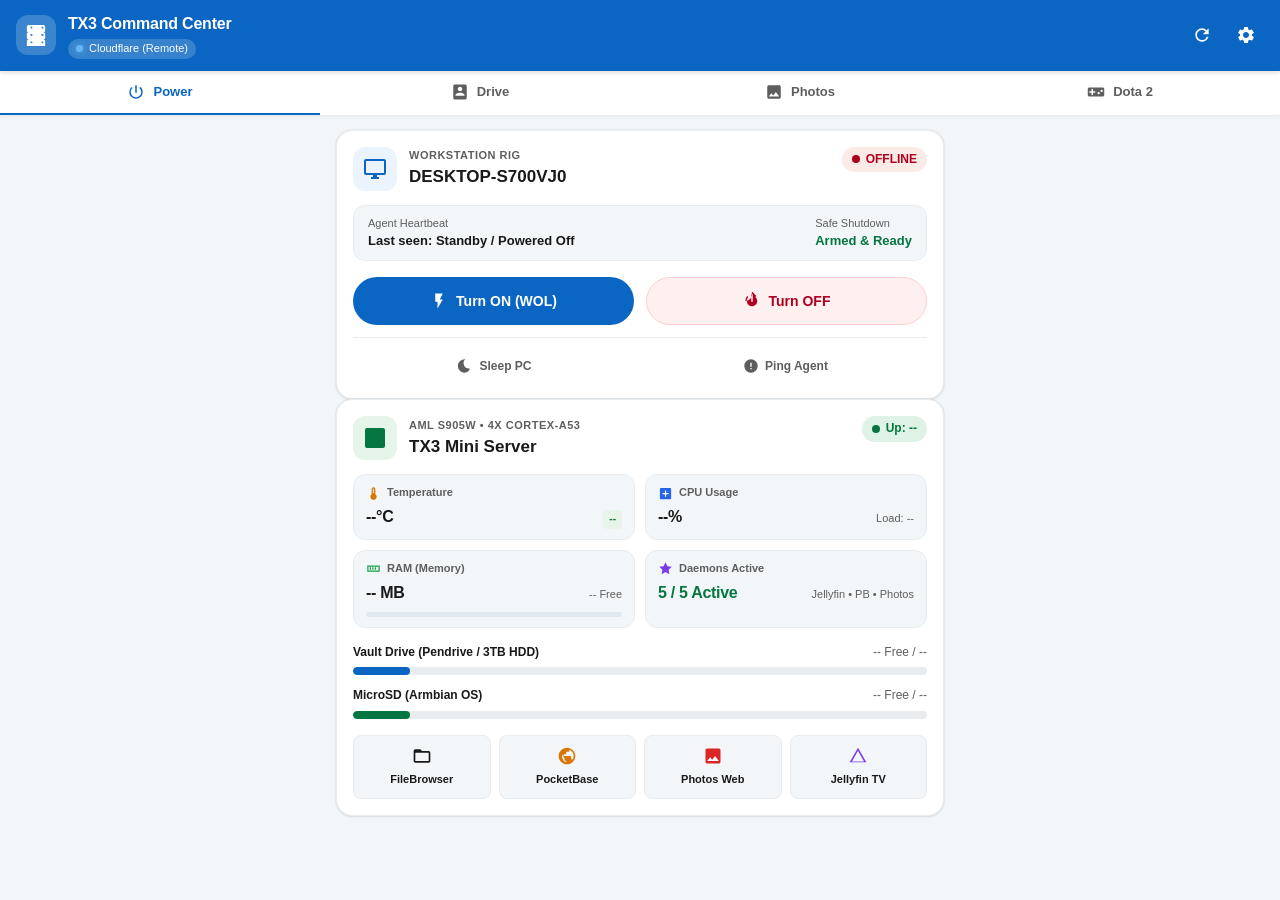
==== apps/companion-web-assets/index.html @ 17e1a4c8 "feat: complete TX3 Mini server architecture, configs, IaC & disaster recovery blueprint" ====
<!DOCTYPE html>
<html lang="en">
<head>
  <meta charset="UTF-8">
  <meta name="viewport" content="width=device-width, initial-scale=1.0, maximum-scale=1.0, user-scalable=no, viewport-fit=cover">
  <title>TX3 Command Center</title>
  <link rel="stylesheet" href="style.css">
</head>
<body>

  <!-- Top App Bar -->
  <header class="app-header">
    <div class="header-left">
      <div class="brand-avatar">
        <svg viewBox="0 0 24 24" class="icon-server"><path fill="currentColor" d="M4 1h16a2 2 0 0 1 2 2v4a2 2 0 0 1-2 2H4a2 2 0 0 1-2-2V3a2 2 0 0 1 2-2zm0 8h16a2 2 0 0 1 2 2v4a2 2 0 0 1-2 2H4a2 2 0 0 1-2-2v-4a2 2 0 0 1 2-2zm0 8h16a2 2 0 0 1 2 2v4a2 2 0 0 1-2 2H4a2 2 0 0 1-2-2v-4a2 2 0 0 1 2-2zm2-14v2h2V3H6zm0 8v2h2v-2H6zm0 8v2h2v-2H6zm12-16v2h2V3h-2zm0 8v2h2v-2h-2zm0 8v2h2v-2h-2z"/></svg>
      </div>
      <div>
        <h1 class="brand-title">TX3 Command Center</h1>
        <div class="network-badge" id="netBadge" onclick="showSettings()">
          <span class="badge-dot" id="badgeDot"></span>
          <span id="netRouteText">Probing...</span>
        </div>
      </div>
    </div>
    <div class="header-right">
      <button class="icon-btn" onclick="refreshDashboard()" title="Refresh">
        <svg viewBox="0 0 24 24"><path fill="currentColor" d="M17.65 6.35A7.958 7.958 0 0 0 12 4c-4.42 0-7.99 3.58-7.99 8s3.57 8 7.99 8c3.73 0 6.84-2.55 7.73-6h-2.08A5.99 5.99 0 0 1 12 18c-3.31 0-6-2.69-6-6s2.69-6 6-6c1.66 0 3.14.69 4.22 1.78L13 11h7V4l-2.35 2.35z"/></svg>
      </button>
      <button class="icon-btn" onclick="showSettings()" title="Settings">
        <svg viewBox="0 0 24 24"><path fill="currentColor" d="M19.14 12.94c.04-.3.06-.61.06-.94 0-.32-.02-.64-.07-.94l2.03-1.58c.18-.14.23-.41.12-.61l-1.92-3.32c-.12-.22-.37-.29-.59-.22l-2.39.96c-.5-.38-1.03-.7-1.62-.94l-.36-2.54c-.04-.24-.24-.41-.48-.41h-3.84c-.24 0-.43.17-.47.41l-.36 2.54c-.59.24-1.13.57-1.62.94l-2.39-.96c-.22-.08-.47 0-.59.22L2.74 8.87c-.12.21-.08.47.12.61l2.03 1.58c-.05.3-.09.63-.09.94s.02.64.07.94l-2.03 1.58c-.18.14-.23.41-.12.61l1.92 3.32c.12.22.37.29.59.22l2.39-.96c.5.38 1.03.7 1.62.94l.36 2.54c.05.24.24.41.48.41h3.84c.24 0 .44-.17.47-.41l.36-2.54c.59-.24 1.13-.56 1.62-.94l2.39.96c.22.08.47 0 .59-.22l1.92-3.32c.12-.22.07-.47-.12-.61l-2.01-1.58zM12 15.6c-1.98 0-3.6-1.62-3.6-3.6s1.62-3.6 3.6-3.6 3.6 1.62 3.6 3.6-1.62 3.6-3.6 3.6z"/></svg>
      </button>
    </div>
  </header>

  <!-- Top Navigation Tabs (4 Core Pillars) -->
  <nav class="nav-tabs">
    <button class="nav-tab active" id="tabPower" onclick="switchTab('power')">
      <svg viewBox="0 0 24 24" class="tab-icon"><path fill="currentColor" d="M13 3h-2v10h2V3zm4.83 2.17l-1.42 1.42A6.92 6.92 0 0 1 19 12c0 3.87-3.13 7-7 7A6.995 6.995 0 0 1 5 12c0-2.09.91-3.97 2.37-5.26L5.95 5.32A8.932 8.932 0 0 0 3 12a9 9 0 0 0 9 9 9 9 0 0 0 9-9c0-2.61-1.11-4.96-2.83-6.67z"/></svg>
      <span>Power</span>
    </button>
    <button class="nav-tab" id="tabDrive" onclick="switchTab('drive')">
      <svg viewBox="0 0 24 24" class="tab-icon"><path fill="currentColor" d="M19 2H5c-1.1 0-2 .9-2 2v16c0 1.1.9 2 2 2h14c1.1 0 2-.9 2-2V4c0-1.1-.9-2-2-2zm-7 3c1.66 0 3 1.34 3 3s-1.34 3-3 3-3-1.34-3-3 1.34-3 3-3zm6 12H6v-1c0-2 4-3.1 6-3.1s6 1.1 6 3.1v1z"/></svg>
      <span>Drive</span>
    </button>
    <button class="nav-tab" id="tabPhotos" onclick="switchTab('photos')">
      <svg viewBox="0 0 24 24" class="tab-icon"><path fill="currentColor" d="M21 19V5c0-1.1-.9-2-2-2H5c-1.1 0-2 .9-2 2v14c0 1.1.9 2 2 2h14c1.1 0 2-.9 2-2zM8.5 13.5l2.5 3.01L14.5 12l4.5 6H5l3.5-4.5z"/></svg>
      <span>Photos</span>
    </button>
    <button class="nav-tab" id="tabDota" onclick="switchTab('dota')">
      <svg viewBox="0 0 24 24" class="tab-icon"><path fill="currentColor" d="M21 6H3c-1.1 0-2 .9-2 2v8c0 1.1.9 2 2 2h18c1.1 0 2-.9 2-2V8c0-1.1-.9-2-2-2zm-10 7H8v3H6v-3H3v-2h3V8h2v3h3v2zm4.5 2c-.83 0-1.5-.67-1.5-1.5s.67-1.5 1.5-1.5 1.5.67 1.5 1.5-.67 1.5-1.5 1.5zm4-3c-.83 0-1.5-.67-1.5-1.5S18.67 9 19.5 9s1.5.67 1.5 1.5-.67 1.5-1.5 1.5z"/></svg>
      <span>Dota 2</span>
    </button>
  </nav>

  <!-- Main Content Area -->
  <main class="main-content">

    <!-- ================= TAB 1: POWER & SERVER TELEMETRY ================= -->
    <div class="tab-pane active" id="panePower">
      
      <!-- Workstation PC Power Control Card -->
      <section class="card pc-card">
        <div class="card-header">
          <div class="device-info">
            <div class="device-icon" id="pcIcon">
              <svg viewBox="0 0 24 24"><path fill="currentColor" d="M21 2H3c-1.1 0-2 .9-2 2v12c0 1.1.9 2 2 2h7v2H8v2h8v-2h-2v-2h7c1.1 0 2-.9 2-2V4c0-1.1-.9-2-2-2zm0 14H3V4h18v12z"/></svg>
            </div>
            <div>
              <div class="card-subtitle">WORKSTATION RIG</div>
              <h2 class="device-name">DESKTOP-S700VJ0</h2>
            </div>
          </div>
          <div class="status-pill" id="pcStatusPill">
            <span class="status-indicator" id="pcIndicator"></span>
            <span id="pcStatusText">Checking...</span>
          </div>
        </div>

        <div class="pc-meta">
          <div class="meta-item">
            <span class="meta-label">Agent Heartbeat</span>
            <span class="meta-val" id="pcHeartbeat">--</span>
          </div>
          <div class="meta-item">
            <span class="meta-label">Safe Shutdown</span>
            <span class="meta-val text-success">Armed & Ready</span>
          </div>
        </div>

        <!-- Power Command Actions -->
        <div class="action-grid">
          <button class="btn btn-wake" id="btnWake" onclick="sendPowerAction('wake')">
            <svg viewBox="0 0 24 24" class="btn-icon"><path fill="currentColor" d="M7 2v11h3v9l7-12h-4l4-8z"/></svg>
            <span>Turn ON (WOL)</span>
          </button>
          <button class="btn btn-shutdown" id="btnShutdown" onclick="confirmShutdown()">
            <svg viewBox="0 0 24 24" class="btn-icon"><path fill="currentColor" d="M13 3h-2v10h2V3zm4.83 2.17l-1.42 1.42A6.92 6.92 0 0 1 19 12c0 3.87-3.13 7-7 7A6.995 6.995 0 0 1 5 12c0-2.09.91-3.97 2.37-5.26L5.95 5.32A8.932 8.932 0 0 0 3 12a9 9 0 0 0 9-9c0-2.61-1.11-4.96-2.83-6.67z"/></svg>
            <span>Turn OFF</span>
          </button>
        </div>

        <div class="action-secondary">
          <button class="btn-subtle" onclick="sendPowerAction('sleep')">
            <svg viewBox="0 0 24 24"><path fill="currentColor" d="M12.3 2a10 10 0 0 0-1.9 20 10 10 0 0 0 8.5-4.8 1 1 0 0 0-.9-1.5 8 8 0 0 1-5.7-13.7 1 1 0 0 0 0-1.6z"/></svg>
            <span>Sleep PC</span>
          </button>
          <button class="btn-subtle" onclick="testPcStatus()">
            <svg viewBox="0 0 24 24"><path fill="currentColor" d="M12 2C6.48 2 2 6.48 2 12s4.48 10 10 10 10-4.48 10-10S17.52 2 12 2zm1 15h-2v-2h2v2zm0-4h-2V7h2v6z"/></svg>
            <span>Ping Agent</span>
          </button>
        </div>
      </section>

      <!-- TX3 Mini Home Server Realtime Telemetry Card -->
      <section class="card server-telemetry-card">
        <div class="card-header">
          <div class="device-info">
            <div class="device-icon tx3-icon">
              <svg viewBox="0 0 24 24"><path fill="currentColor" d="M4 6h16v12H4z M2 4a2 2 0 0 1 2-2h16a2 2 0 0 1 2 2v16a2 2 0 0 1-2 2H4a2 2 0 0 1-2-2V4zm4 4v2h2V8H6zm0 4v2h2v-2H6z"/></svg>
            </div>
            <div>
              <div class="card-subtitle" id="tx3SocModel">AML S905W • 4x CORTEX-A53</div>
              <h2 class="device-name">TX3 Mini Server</h2>
            </div>
          </div>
          <div class="status-pill pill-online" id="tx3StatusPill">
            <span class="status-indicator"></span>
            <span id="tx3Uptime">Up: --</span>
          </div>
        </div>

        <!-- Realtime Telemetry Metrics Grid -->
        <div class="telemetry-grid">
          <!-- Temp -->
          <div class="tele-tile">
            <div class="tele-label">
              <svg viewBox="0 0 24 24" class="tele-icon text-amber"><path fill="currentColor" d="M15 13V5c0-1.66-1.34-3-3-3S9 3.34 9 5v8c-1.21.91-2 2.37-2 4 0 2.76 2.24 5 5 5s5-2.24 5-5c0-1.63-.79-3.09-2-4zm-4-8c0-.55.45-1 1-1s1 .45 1 1h-1v1h1v2h-1v1h1v2h-2V5z"/></svg>
              <span>Temperature</span>
            </div>
            <div class="tele-val-group">
              <span class="tele-val" id="teleTemp">--°C</span>
              <span class="tele-badge badge-temp" id="teleTempBadge">--</span>
            </div>
          </div>

          <!-- CPU Load -->
          <div class="tele-tile">
            <div class="tele-label">
              <svg viewBox="0 0 24 24" class="tele-icon text-blue"><path fill="currentColor" d="M19 3H5c-1.1 0-2 .9-2 2v14c0 1.1.9 2 2 2h14c1.1 0 2-.9 2-2V5c0-1.1-.9-2-2-2zm-2 10h-4v4h-2v-4H7v-2h4V7h2v4h4v2z"/></svg>
              <span>CPU Usage</span>
            </div>
            <div class="tele-val-group">
              <span class="tele-val" id="teleCpuPct">--%</span>
              <span class="tele-sub" id="teleLoadAvg">Load: --</span>
            </div>
          </div>

          <!-- RAM Telemetry -->
          <div class="tele-tile">
            <div class="tele-label">
              <svg viewBox="0 0 24 24" class="tele-icon text-green"><path fill="currentColor" d="M2 7h20v10H2V7zm2 2v6h16V9H4zm2 1h2v4H6v-4zm4 0h2v4h-2v-4zm4 0h2v4h-2v-4z"/></svg>
              <span>RAM (Memory)</span>
            </div>
            <div class="tele-val-group">
              <span class="tele-val" id="teleRamVal">-- MB</span>
              <span class="tele-sub" id="teleRamAvail">-- Free</span>
            </div>
            <div class="tele-progress">
              <div class="tele-fill fill-green" id="teleRamBar" style="width: 0%;"></div>
            </div>
          </div>

          <!-- Services Status -->
          <div class="tele-tile">
            <div class="tele-label">
              <svg viewBox="0 0 24 24" class="tele-icon text-purple"><path fill="currentColor" d="M12 2l3.09 6.26L22 9.27l-5 4.87 1.18 6.88L12 17.77l-6.18 3.25L7 14.14 2 9.27l6.91-1.01L12 2z"/></svg>
              <span>Daemons Active</span>
            </div>
            <div class="tele-val-group">
              <span class="tele-val text-success" id="teleServiceCount">5 / 5 Active</span>
              <span class="tele-sub">Jellyfin • PB • Photos</span>
            </div>
          </div>
        </div>

        <!-- Storage Breakdown -->
        <div class="storage-list">
          <div class="storage-item">
            <div class="storage-label-row">
              <span class="storage-name" id="teleVaultLabel">Vault Drive (Pendrive / 3TB HDD)</span>
              <span class="storage-cap" id="teleVaultCap">-- Free / --</span>
            </div>
            <div class="progress-bar">
              <div class="progress-fill fill-blue" id="teleVaultBar" style="width: 10%;"></div>
            </div>
          </div>
          <div class="storage-item">
            <div class="storage-label-row">
              <span class="storage-name" id="teleRootLabel">MicroSD (Armbian OS)</span>
              <span class="storage-cap" id="teleRootCap">-- Free / --</span>
            </div>
            <div class="progress-bar">
              <div class="progress-fill fill-green" id="teleRootBar" style="width: 10%;"></div>
            </div>
          </div>
        </div>

        <!-- Quick Access Cloud Links -->
        <div class="quick-apps-grid">
          <a class="app-chip-compact" href="javascript:void(0)" onclick="launchAppUrl('files')">
            <svg viewBox="0 0 24 24" class="app-chip-icon"><path fill="currentColor" d="M20 6h-8l-2-2H4c-1.1 0-1.99.9-1.99 2L2 18c0 1.1.9 2 2 2h16c1.1 0 2-.9 2-2V8c0-1.1-.9-2-2-2zm0 12H4V8h16v10z"/></svg>
            <span>FileBrowser</span>
          </a>
          <a class="app-chip-compact" href="javascript:void(0)" onclick="launchAppUrl('pocketbase')">
            <svg viewBox="0 0 24 24" class="app-chip-icon text-amber"><path fill="currentColor" d="M12 2C6.48 2 2 6.48 2 12s4.48 10 10 10 10-4.48 10-10S17.52 2 12 2zm1 17.93c-3.95-.49-7-3.85-7-7.93 0-.62.08-1.21.21-1.79L9 15v1c0 1.1.9 2 2 2v1.93zm6.9-2.54c-.26-.81-1-1.39-1.9-1.39h-1v-3c0-.55-.45-1-1-1H8v-2h2c.55 0 1-.45 1-1V7h2c1.1 0 2-.9 2-2v-.41c2.93 1.19 5 4.06 5 7.41 0 2.08-.8 3.97-2.1 5.39z"/></svg>
            <span>PocketBase</span>
          </a>
          <a class="app-chip-compact" href="javascript:void(0)" onclick="launchAppUrl('photos')">
            <svg viewBox="0 0 24 24" class="app-chip-icon text-red"><path fill="currentColor" d="M21 19V5c0-1.1-.9-2-2-2H5c-1.1 0-2 .9-2 2v14c0 1.1.9 2 2 2h14c1.1 0 2-.9 2-2zM8.5 13.5l2.5 3.01L14.5 12l4.5 6H5l3.5-4.5z"/></svg>
            <span>Photos Web</span>
          </a>
          <a class="app-chip-compact" href="javascript:void(0)" onclick="launchAppUrl('jellyfin')">
            <svg viewBox="0 0 24 24" class="app-chip-icon text-purple"><path fill="currentColor" d="M12 2L2 19.5h20L12 2zm0 3.84l7.19 12.66H4.81L12 5.84z"/></svg>
            <span>Jellyfin TV</span>
          </a>
        </div>
      </section>
    </div>

    <!-- ================= TAB 2: GOOGLE DRIVE FILE EXPLORER ================= -->
    <div class="tab-pane" id="paneDrive">
      <!-- Drive Header & Search Bar -->
      <section class="card drive-header-card">
        <div class="drive-search-bar">
          <svg viewBox="0 0 24 24" class="drive-search-icon"><path fill="currentColor" d="M15.5 14h-.79l-.28-.27A6.471 6.471 0 0 0 16 9.5 6.5 6.5 0 1 0 9.5 16c1.61 0 3.09-.59 4.23-1.57l.27.28v.79l5 4.99L20.49 19l-4.99-5zm-6 0C7.01 14 5 11.99 5 9.5S7.01 5 9.5 5 14 7.01 14 9.5 11.99 14 9.5 14z"/></svg>
          <input type="text" class="drive-search-input" id="driveSearchInput" placeholder="Search in Drive..." oninput="handleDriveSearch(this.value)">
          
          <button class="drive-action-btn" id="btnDriveView" onclick="toggleDriveView()" title="Toggle View">
            <svg viewBox="0 0 24 24" id="driveViewIcon"><path fill="currentColor" d="M4 11h5V5H4v6zm0 7h5v-6H4v6zm6 0h5v-6h-5v6zm6 0h5v-6h-5v6zm-6-7h5V5h-5v6zm6-6v6h5V5h-5z"/></svg>
          </button>
          
          <button class="drive-action-btn" onclick="toggleDriveSort()" title="Sort Files">
            <svg viewBox="0 0 24 24"><path fill="currentColor" d="M3 18h6v-2H3v2zM3 6v2h18V6H3zm0 7h12v-2H3v2z"/></svg>
          </button>
        </div>

        <!-- Storage Selector Chips Bar -->
        <div class="storage-selector-bar" id="driveStorageChips">
          <!-- Dynamically populated chips -->
        </div>

        <!-- Breadcrumbs Navigation -->
        <div class="drive-breadcrumbs" id="driveBreadcrumbs">
          <span class="crumb active">📁 Vault</span>
        </div>
      </section>

      <!-- Main Files & Folders Container -->
      <div id="driveContentArea">
        <div class="empty-state">
          <div class="spinner"></div>
          <p>Loading files from TX3 Mini...</p>
        </div>
      </div>
    </div>

    <!-- ================= TAB 3: PHOTOS VAULT ================= -->
    <div class="tab-pane" id="panePhotos">
      <!-- Search & Album Bar -->
      <section class="card photos-header-card">
        <div class="photos-search-wrap">
          <svg viewBox="0 0 24 24" class="photos-search-icon"><path fill="currentColor" d="M15.5 14h-.79l-.28-.27A6.471 6.471 0 0 0 16 9.5 6.5 6.5 0 1 0 9.5 16c1.61 0 3.09-.59 4.23-1.57l.27.28v.79l5 4.99L20.49 19l-4.99-5zm-6 0C7.01 14 5 11.99 5 9.5S7.01 5 9.5 5 14 7.01 14 9.5 11.99 14 9.5 14z"/></svg>
          <input type="text" class="photos-search-input" id="appPhotoSearch" placeholder="Search memories, dates, albums..." oninput="handlePhotoSearch(this.value)">
          <button class="btn-rescan-photos" onclick="rescanPhotoCatalog()" title="Rescan Library">
            <svg viewBox="0 0 24 24"><path fill="currentColor" d="M17.65 6.35A7.958 7.958 0 0 0 12 4c-4.42 0-7.99 3.58-7.99 8s3.57 8 7.99 8c3.73 0 6.84-2.55 7.73-6h-2.08A5.99 5.99 0 0 1 12 18c-3.31 0-6-2.69-6-6s2.69-6 6-6c1.66 0 3.14.69 4.22 1.78L13 11h7V4l-2.35 2.35z"/></svg>
          </button>
        </div>
        <div class="photos-album-chips" id="appAlbumChips">
          <!-- Populated dynamically -->
        </div>
      </section>

      <!-- Photos Timeline Stream -->
      <div id="appPhotoStream">
        <div class="empty-state">
          <div class="spinner"></div>
          <p>Loading photo memories from TX3 Mini...</p>
        </div>
      </div>
    </div>

    <!-- ================= TAB 4: DOTA 2 VAULT ================= -->
    <div class="tab-pane" id="paneDota">
      
      <!-- Dota 2 Vault Overview & Launch Banner -->
      <section class="card dota-banner-card">
        <div class="dota-banner-header">
          <div>
            <div class="card-subtitle">ARCHIVE ENGINE • S905W</div>
            <h2 class="device-name">Dota 2 Match Vault</h2>
          </div>
          <span class="badge-count" id="dotaBadgeCount">0 Matches</span>
        </div>

        <!-- 3 Key Vault Stats -->
        <div class="dota-stats-row">
          <div class="dota-stat-box">
            <span class="dota-stat-label">Total Matches</span>
            <span class="dota-stat-val" id="dotaStatMatches">--</span>
          </div>
          <div class="dota-stat-box">
            <span class="dota-stat-label">Recorded Clips</span>
            <span class="dota-stat-val" id="dotaStatClips">--</span>
          </div>
          <div class="dota-stat-box">
            <span class="dota-stat-label">Archive Size</span>
            <span class="dota-stat-val" id="dotaStatSize">-- GB</span>
          </div>
        </div>

        <!-- Prominent Launch Full Web Vault Button -->
        <button class="btn btn-launch-vault" onclick="launchDotaWeb()">
          <svg viewBox="0 0 24 24" class="btn-icon"><path fill="currentColor" d="M19 19H5V5h7V3H5c-1.11 0-2 .9-2 2v14c0 1.1.89 2 2 2h14c1.1 0 2-.9 2-2v-7h-2v7zM14 3v2h3.59l-9.83 9.83 1.41 1.41L19 6.41V10h2V3h-7z"/></svg>
          <span>Launch Full Web Vault (vault.umiaq.top)</span>
        </button>
        <p class="dota-banner-tip">Buka pelayar web penuh untuk senarai lengkap 1,400+ folder perlawanan, penapis hero, dan nota match.</p>
      </section>

      <!-- Recent Matches Section with Search -->
      <section class="card">
        <div class="card-header">
          <h3 class="card-title-sm">Recent Matches</h3>
          <span class="meta-val" id="dotaLatestDate">Latest: --</span>
        </div>

        <div class="dota-search-box">
          <svg viewBox="0 0 24 24" class="dota-search-icon"><path fill="currentColor" d="M15.5 14h-.79l-.28-.27A6.471 6.471 0 0 0 16 9.5 6.5 6.5 0 1 0 9.5 16c1.61 0 3.09-.59 4.23-1.57l.27.28v.79l5 4.99L20.49 19l-4.99-5zm-6 0C7.01 14 5 11.99 5 9.5S7.01 5 9.5 5 14 7.01 14 9.5 11.99 14 9.5 14z"/></svg>
          <input type="text" class="dota-search-input" id="dotaSearchInput" placeholder="Filter matches by date or name..." oninput="handleDotaSearch(this.value)">
        </div>

        <div class="vault-scroll" id="vaultList">
          <div class="empty-state">
            <div class="spinner"></div>
            <p>Loading match archives from TX3 Mini...</p>
          </div>
        </div>
      </section>
    </div>

  </main>

  <!-- Google Drive Floating Action Button (FAB) -->
  <button class="drive-fab" id="driveFab" onclick="openFabSheet()" title="New / Upload">
    <svg viewBox="0 0 24 24" class="drive-fab-icon"><path fill="currentColor" d="M19 13h-6v6h-2v-6H5v-2h6V5h2v6h6v2z"/></svg>
  </button>

  <!-- Drive FAB Bottom Sheet Modal -->
  <div class="modal-backdrop" id="fabSheetModal" onclick="closeFabSheet(event)">
    <div class="fab-sheet" onclick="event.stopPropagation()">
      <div class="fab-sheet-header">
        <h4>Create / Add to Drive</h4>
        <button class="sheet-close-btn" onclick="closeFabSheet()">✕</button>
      </div>
      <div class="fab-sheet-grid">
        <button class="fab-sheet-tile" onclick="triggerNewFolder()">
          <div class="fab-tile-icon icon-blue">
            <svg viewBox="0 0 24 24"><path fill="currentColor" d="M20 6h-8l-2-2H4c-1.1 0-1.99.9-1.99 2L2 18c0 1.1.9 2 2 2h16c1.1 0 2-.9 2-2V8c0-1.1-.9-2-2-2zm-1 8h-3v3h-2v-3h-3v-2h3V9h2v3h3v2z"/></svg>
          </div>
          <span>New folder</span>
        </button>

        <button class="fab-sheet-tile" onclick="triggerFileUpload()">
          <div class="fab-tile-icon icon-green">
            <svg viewBox="0 0 24 24"><path fill="currentColor" d="M9 16h6v-6h4l-7-7-7 7h4v6zm-4 2h14v2H5v-2z"/></svg>
          </div>
          <span>Upload files</span>
        </button>

        <button class="fab-sheet-tile" onclick="triggerMediaUpload()">
          <div class="fab-tile-icon icon-red">
            <svg viewBox="0 0 24 24"><path fill="currentColor" d="M21 19V5c0-1.1-.9-2-2-2H5c-1.1 0-2 .9-2 2v14c0 1.1.9 2 2 2h14c1.1 0 2-.9 2-2zM8.5 13.5l2.5 3.01L14.5 12l4.5 6H5l3.5-4.5z"/></svg>
          </div>
          <span>Photos & Video</span>
        </button>
      </div>
    </div>
  </div>

  <!-- Drive File/Folder 3-Dots Action Sheet -->
  <div class="modal-backdrop" id="driveItemSheetModal" onclick="closeItemSheet(event)">
    <div class="item-sheet" onclick="event.stopPropagation()">
      <div class="item-sheet-header">
        <div class="item-sheet-icon" id="itemSheetIcon">📁</div>
        <div class="item-sheet-meta">
          <div class="item-sheet-title" id="itemSheetTitle">Filename.ext</div>
          <div class="item-sheet-sub" id="itemSheetSub">12.5 MB • Nov 8, 2026</div>
        </div>
        <button class="sheet-close-btn" onclick="closeItemSheet()">✕</button>
      </div>

      <div class="item-sheet-actions">
        <button class="sheet-action-row" id="btnSheetDownload" onclick="executeItemDownload()">
          <svg viewBox="0 0 24 24"><path fill="currentColor" d="M19.35 10.04C18.67 6.59 15.64 4 12 4 9.11 4 6.6 5.64 5.35 8.04 2.34 8.36 0 10.91 0 14c0 3.31 2.69 6 6 6h13c2.76 0 5-2.24 5-5 0-2.64-2.05-4.78-4.65-4.96zM17 13l-5 5-5-5h3V9h4v4h3z"/></svg>
          <span>Download to phone</span>
        </button>

        <button class="sheet-action-row" onclick="executeItemRename()">
          <svg viewBox="0 0 24 24"><path fill="currentColor" d="M3 17.25V21h3.75L17.81 9.94l-3.75-3.75L3 17.25zM20.71 7.04c.39-.39.39-1.02 0-1.41l-2.34-2.34c-.39-.39-1.02-.39-1.41 0l-1.83 1.83 3.75 3.75 1.83-1.83z"/></svg>
          <span>Rename</span>
        </button>

        <button class="sheet-action-row" onclick="executeItemDetails()">
          <svg viewBox="0 0 24 24"><path fill="currentColor" d="M11 7h2v2h-2zm0 4h2v6h-2zm1-9C6.48 2 2 6.48 2 12s4.48 10 10 10 10-4.48 10-10S17.52 2 12 2zm0 18c-4.41 0-8-3.59-8-8s3.59-8 8-8 8 3.59 8 8-3.59 8-8 8z"/></svg>
          <span>Details & Info</span>
        </button>

        <button class="sheet-action-row text-danger" onclick="executeItemDelete()">
          <svg viewBox="0 0 24 24"><path fill="currentColor" d="M6 19c0 1.1.9 2 2 2h8c1.1 0 2-.9 2-2V7H6v12zM19 4h-3.5l-1-1h-5l-1 1H5v2h14V4z"/></svg>
          <span>Delete</span>
        </button>
      </div>
    </div>
  </div>

  <!-- Upload Live Progress Toast/Overlay -->
  <div class="upload-progress-card" id="uploadProgressCard">
    <div class="upload-card-header">
      <span class="upload-card-title" id="uploadFilename">Uploading file...</span>
      <span class="upload-card-pct" id="uploadPct">0%</span>
    </div>
    <div class="upload-progress-track">
      <div class="upload-progress-fill" id="uploadBar" style="width: 0%;"></div>
    </div>
    <div class="upload-card-status" id="uploadStatusText">Starting upload to TX3 Mini...</div>
  </div>

  <!-- Hidden Native File Pickers -->
  <input type="file" id="driveFileInput" multiple style="display:none;" onchange="handleNativeUpload(this.files)">
  <input type="file" id="driveMediaInput" accept="image/*,video/*" multiple style="display:none;" onchange="handleNativeUpload(this.files)">

  <!-- Photo Lightbox Modal -->
  <div class="lightbox-modal" id="photoLightbox">
    <div class="lightbox-topbar">
      <button class="lb-icon-btn" onclick="closePhotoLightbox()">
        <svg viewBox="0 0 24 24"><path fill="currentColor" d="M20 11H7.83l5.59-5.59L12 4l-8 8 8 8 1.41-1.41L7.83 13H20v-2z"/></svg>
      </button>
      <div class="lb-title-box">
        <span class="lb-title" id="lbTitle">Photo</span>
        <span class="lb-counter" id="lbCounter">1 / 100</span>
      </div>
      <div class="lb-actions">
        <button class="lb-icon-btn" onclick="downloadCurrentPhoto()" title="Download">
          <svg viewBox="0 0 24 24"><path fill="currentColor" d="M19.35 10.04C18.67 6.59 15.64 4 12 4 9.11 4 6.6 5.64 5.35 8.04 2.34 8.36 0 10.91 0 14c0 3.31 2.69 6 6 6h13c2.76 0 5-2.24 5-5 0-2.64-2.05-4.78-4.65-4.96zM17 13l-5 5-5-5h3V9h4v4h3z"/></svg>
        </button>
        <button class="lb-icon-btn" onclick="togglePhotoExif()" title="Details">
          <svg viewBox="0 0 24 24"><path fill="currentColor" d="M11 7h2v2h-2zm0 4h2v6h-2zm1-9C6.48 2 2 6.48 2 12s4.48 10 10 10 10-4.48 10-10S17.52 2 12 2zm0 18c-4.41 0-8-3.59-8-8s3.59-8 8-8 8 3.59 8 8-3.59 8-8 8z"/></svg>
        </button>
      </div>
    </div>

    <div class="lightbox-stage" id="lbStage">
      <button class="lb-nav-btn prev" onclick="prevPhoto()">❮</button>
      <img id="lbImg" src="" alt="Full view" style="display:none;">
      <video id="lbVideo" controls playsinline autoplay style="display:none;"></video>
      <button class="lb-nav-btn next" onclick="nextPhoto()">❯</button>
    </div>

    <!-- EXIF Drawer Sheet -->
    <div class="exif-drawer" id="exifDrawer">
      <div class="exif-drawer-header">
        <h4>Photo Details</h4>
        <button class="lb-icon-btn-sm" onclick="togglePhotoExif()">✕</button>
      </div>
      <div class="exif-drawer-content" id="exifDrawerContent">
        <!-- Injected dynamically -->
      </div>
    </div>
  </div>

  <!-- Video Player Modal for Dota 2 & Drive Videos -->
  <div class="modal-backdrop" id="videoModal">
    <div class="modal-sheet">
      <div class="modal-header">
        <div class="modal-title-group">
          <h3 class="modal-title" id="modalVideoTitle">Clip Player</h3>
          <span class="modal-subtitle" id="modalVideoSubtitle">Match Stream</span>
        </div>
        <button class="btn-close" onclick="closeVideoModal()">✕</button>
      </div>
      <div class="modal-player-container">
        <video id="videoPlayer" controls playsinline preload="metadata">
          Your device does not support HTML5 video streaming.
        </video>
      </div>
      <div class="modal-clip-list" id="modalClipList">
        <!-- Clips list inside match session -->
      </div>
    </div>
  </div>

  <!-- Shutdown Confirmation Dialog -->
  <div class="modal-backdrop" id="shutdownModal">
    <div class="dialog-box">
      <div class="dialog-icon-wrap">
        <svg viewBox="0 0 24 24" class="dialog-warn-icon"><path fill="currentColor" d="M1 21h22L12 2 1 21zm12-3h-2v-2h2v2zm0-4h-2v-4h2v4z"/></svg>
      </div>
      <h3 class="dialog-title">Shut Down DESKTOP-S700VJ0?</h3>
      <p class="dialog-desc">This sends a safe shutdown command to your workstation. Open documents and apps will gracefully close.</p>
      <div class="dialog-actions">
        <button class="btn btn-secondary" onclick="closeShutdownModal()">Cancel</button>
        <button class="btn btn-danger" onclick="executeShutdown()">Confirm Shutdown</button>
      </div>
    </div>
  </div>

  <!-- Settings Modal -->
  <div class="modal-backdrop" id="settingsModal">
    <div class="modal-sheet">
      <div class="modal-header">
        <h3 class="modal-title">Connection Settings</h3>
        <button class="btn-close" onclick="closeSettingsModal()">✕</button>
      </div>
      <div class="settings-content">
        <div class="form-group">
          <label class="form-label">Active Route Mode</label>
          <div class="segmented-control">
            <button class="seg-btn active" id="segAuto" onclick="setRouteMode('auto')">Auto-Detect</button>
            <button class="seg-btn" id="segLan" onclick="setRouteMode('lan')">LAN Direct</button>
            <button class="seg-btn" id="segCloud" onclick="setRouteMode('cloudflare')">Cloudflare</button>
          </div>
        </div>

        <div class="form-group">
          <label class="form-label">TX3 LAN Base URL</label>
          <input type="text" class="form-input" id="cfgLanUrl" value="http://192.168.100.232:3030">
        </div>

        <div class="form-group">
          <label class="form-label">Cloudflare Tunnel URL</label>
          <input type="text" class="form-input" id="cfgCloudUrl" value="https://vault.umiaq.top">
        </div>

        <div class="form-group">
          <label class="form-label">FileBrowser Web URL</label>
          <input type="text" class="form-input" id="cfgFbUrl" value="https://files.umiaq.top">
        </div>

        <button class="btn btn-primary btn-block" onclick="saveSettings()">Save & Re-test Connection</button>
      </div>
    </div>
  </div>

  <!-- Incoming Quick Share Modal -->
  <div class="modal-backdrop" id="incomingShareModal">
    <div class="modal-sheet">
      <div class="modal-header">
        <div class="modal-title-group">
          <h3 class="modal-title">⚡ Quick Share to TX3</h3>
          <span class="modal-subtitle" id="incomingShareCount">Receiving files...</span>
        </div>
        <button class="btn-close" onclick="closeShareModal()">✕</button>
      </div>
      <div class="settings-content" style="padding-bottom: 24px;">
        <!-- Target Storage Selector -->
        <div class="form-group">
          <label class="form-label">Destination Storage</label>
          <div class="share-storage-chips" id="shareStorageChips">
            <!-- Injected dynamically: Pendrive-128GB, SD-Card-64GB -->
          </div>
        </div>

        <!-- Target Subfolder -->
        <div class="form-group">
          <label class="form-label">Destination Folder</label>
          <div style="display:flex; gap:8px;">
            <input type="text" class="form-input" id="shareFolderPath" value="/" placeholder="/" style="flex:1;">
            <button class="btn-subtle" onclick="useCurrentDriveFolder()" title="Use active folder" style="padding: 0 12px; font-size:12px; white-space:nowrap;">Active Tab</button>
          </div>
        </div>

        <!-- File List Preview -->
        <div class="form-group">
          <label class="form-label">Files Selected (<span id="shareTotalSize">0 B</span>)</label>
          <div class="share-file-list" id="shareFileList">
            <!-- Injected dynamically -->
          </div>
        </div>

        <!-- Live Upload Progress Card (hidden until upload begins) -->
        <div class="share-progress-card" id="shareProgressCard" style="display:none; margin-top:12px; padding:12px; background:var(--bg-card); border:1px solid var(--border-color); border-radius:10px;">
          <div style="display:flex; justify-content:space-between; align-items:center; margin-bottom:6px;">
            <span class="share-progress-title" id="shareProgressTitle" style="font-size:13px; font-weight:600; color:var(--text-primary); overflow:hidden; text-overflow:ellipsis; white-space:nowrap; max-width:75%;">Starting...</span>
            <span class="share-progress-pct" id="shareProgressPct" style="font-size:12px; font-weight:700; color:var(--primary);">0%</span>
          </div>
          <div style="width:100%; height:6px; background:#e0e0e0; border-radius:3px; overflow:hidden;">
            <div id="shareProgressBar" style="width:0%; height:100%; background:var(--primary); transition:width 0.15s ease;"></div>
          </div>
          <div class="share-progress-meta" id="shareProgressMeta" style="font-size:11px; color:var(--text-muted); margin-top:4px;">Connecting...</div>
        </div>

        <!-- Action Buttons -->
        <div style="display:flex; gap:10px; margin-top:16px;">
          <button class="btn btn-secondary" id="btnCancelShare" onclick="closeShareModal()" style="flex:1;">Cancel</button>
          <button class="btn btn-primary" id="btnUploadShare" onclick="startShareUpload()" style="flex:1.5;">
            <svg viewBox="0 0 24 24" style="width:18px;height:18px;margin-right:6px;"><path fill="currentColor" d="M9 16h6v-6h4l-7-7-7 7h4zm-4 2h14v2H5z"/></svg>
            <span>Upload Now</span>
          </button>
        </div>
      </div>
    </div>
  </div>

  <script src="app.js"></script>
</body>
</html>
---- apps/companion-web-assets/style.css ----
/* TX3 Command Center - LinkedIn Design Aesthetic */
:root {
  --primary: #0A66C2;
  --primary-hover: #004182;
  --primary-light: #EBF4FD;
  --bg-page: #F3F6F8;
  --card-bg: #FFFFFF;
  --border-color: #E8ECEF;
  --text-main: #191919;
  --text-muted: #5E5E5E;
  --text-light: #8C8C8C;
  --green: #057642;
  --green-bg: #DEF2E6;
  --red: #B00020;
  --red-bg: #FBEAE5;
  --amber: #B25900;
  --amber-bg: #FFF4E5;
  --radius-sm: 8px;
  --radius-md: 12px;
  --radius-lg: 16px;
  --shadow-card: 0 1px 3px rgba(0, 0, 0, 0.08), 0 0 0 1px rgba(0, 0, 0, 0.04);
  --shadow-modal: 0 10px 25px rgba(0, 0, 0, 0.15);
}

* {
  box-sizing: border-box;
  margin: 0;
  padding: 0;
  -webkit-tap-highlight-color: transparent;
  user-select: none;
}

body {
  font-family: -apple-system, BlinkMacSystemFont, "Segoe UI", Roboto, Helvetica, Arial, sans-serif;
  background-color: var(--bg-page);
  color: var(--text-main);
  line-height: 1.45;
  padding-bottom: 32px;
  min-height: 100vh;
}

/* Header */
.app-header {
  position: sticky;
  top: 0;
  z-index: 100;
  display: flex;
  align-items: center;
  justify-content: space-between;
  padding: 12px 16px;
  background-color: var(--primary);
  color: #FFFFFF;
  box-shadow: 0 2px 4px rgba(0, 0, 0, 0.12);
}

.header-left {
  display: flex;
  align-items: center;
  gap: 12px;
}

.brand-avatar {
  width: 40px;
  height: 40px;
  background-color: rgba(255, 255, 255, 0.2);
  border-radius: var(--radius-md);
  display: flex;
  align-items: center;
  justify-content: center;
}

.icon-server {
  width: 22px;
  height: 22px;
  color: #FFFFFF;
}

.brand-title {
  font-size: 16px;
  font-weight: 700;
  letter-spacing: -0.2px;
  color: #FFFFFF;
}

.network-badge {
  display: inline-flex;
  align-items: center;
  gap: 6px;
  background-color: rgba(255, 255, 255, 0.18);
  padding: 2px 8px;
  border-radius: 12px;
  font-size: 11px;
  font-weight: 500;
  cursor: pointer;
  margin-top: 2px;
}

.badge-dot {
  width: 7px;
  height: 7px;
  border-radius: 50%;
  background-color: #DEF2E6;
}

.badge-dot.online {
  background-color: #00E676;
  box-shadow: 0 0 6px #00E676;
}

.badge-dot.fallback {
  background-color: #64B5F6;
  box-shadow: 0 0 6px #64B5F6;
}

.badge-dot.error {
  background-color: #FF5252;
}

.header-right {
  display: flex;
  align-items: center;
  gap: 8px;
}

.icon-btn {
  background: none;
  border: none;
  width: 36px;
  height: 36px;
  border-radius: 50%;
  display: flex;
  align-items: center;
  justify-content: center;
  color: #FFFFFF;
  cursor: pointer;
  transition: background-color 0.15s;
}

.icon-btn:active {
  background-color: rgba(255, 255, 255, 0.25);
}

.icon-btn svg {
  width: 20px;
  height: 20px;
}

/* Main Container */
.main-content {
  padding: 14px 16px;
  display: flex;
  flex-direction: column;
  gap: 14px;
  max-width: 640px;
  margin: 0 auto;
}

/* Cards */
.card {
  background: var(--card-bg);
  border-radius: var(--radius-lg);
  padding: 16px;
  box-shadow: var(--shadow-card);
  border: 1px solid var(--border-color);
}

.card-header {
  display: flex;
  align-items: flex-start;
  justify-content: space-between;
  margin-bottom: 14px;
}

.device-info {
  display: flex;
  align-items: center;
  gap: 12px;
}

.device-icon {
  width: 44px;
  height: 44px;
  border-radius: var(--radius-md);
  background-color: var(--primary-light);
  color: var(--primary);
  display: flex;
  align-items: center;
  justify-content: center;
}

.device-icon svg {
  width: 24px;
  height: 24px;
}

.tx3-icon {
  background-color: #E6F4EA;
  color: var(--green);
}

.card-subtitle {
  font-size: 11px;
  font-weight: 600;
  letter-spacing: 0.5px;
  color: var(--text-muted);
  text-transform: uppercase;
}

.device-name {
  font-size: 17px;
  font-weight: 700;
  color: var(--text-main);
  margin-top: 1px;
}

/* Status Pills */
.status-pill {
  display: inline-flex;
  align-items: center;
  gap: 6px;
  padding: 4px 10px;
  border-radius: 20px;
  font-size: 12px;
  font-weight: 600;
  background-color: var(--amber-bg);
  color: var(--amber);
}

.status-indicator {
  width: 8px;
  height: 8px;
  border-radius: 50%;
  background-color: currentColor;
}

.pill-online {
  background-color: var(--green-bg);
  color: var(--green);
}

.pill-offline {
  background-color: var(--red-bg);
  color: var(--red);
}

.pill-standby {
  background-color: var(--amber-bg);
  color: var(--amber);
}

/* PC Meta info */
.pc-meta {
  display: flex;
  justify-content: space-between;
  background-color: var(--bg-page);
  padding: 10px 14px;
  border-radius: var(--radius-md);
  margin-bottom: 16px;
  border: 1px solid var(--border-color);
}

.meta-item {
  display: flex;
  flex-direction: column;
}

.meta-label {
  font-size: 11px;
  color: var(--text-muted);
}

.meta-val {
  font-size: 13px;
  font-weight: 600;
  color: var(--text-main);
}

.text-success {
  color: var(--green) !important;
}

/* Action Grids */
.action-grid {
  display: grid;
  grid-template-columns: 1fr 1fr;
  gap: 12px;
  margin-bottom: 12px;
}

.btn {
  display: flex;
  align-items: center;
  justify-content: center;
  gap: 8px;
  height: 48px;
  border-radius: 24px;
  border: none;
  font-size: 14px;
  font-weight: 600;
  cursor: pointer;
  transition: transform 0.1s, opacity 0.15s, background-color 0.15s;
}

.btn:active {
  transform: scale(0.98);
}

.btn-icon {
  width: 18px;
  height: 18px;
}

.btn-wake {
  background-color: var(--primary);
  color: #FFFFFF;
}

.btn-wake:hover {
  background-color: var(--primary-hover);
}

.btn-shutdown {
  background-color: #FFF0F0;
  color: var(--red);
  border: 1px solid #FFCDD2;
}

.btn-shutdown:active {
  background-color: #FFCDD2;
}

.action-secondary {
  display: flex;
  justify-content: space-between;
  gap: 8px;
  border-top: 1px solid var(--border-color);
  padding-top: 12px;
}

.btn-subtle {
  flex: 1;
  background: none;
  border: none;
  display: flex;
  align-items: center;
  justify-content: center;
  gap: 6px;
  padding: 8px;
  font-size: 12px;
  font-weight: 600;
  color: var(--text-muted);
  border-radius: var(--radius-sm);
  cursor: pointer;
}

.btn-subtle svg {
  width: 16px;
  height: 16px;
}

.btn-subtle:active {
  background-color: var(--bg-page);
  color: var(--text-main);
}

/* Storage List */
.storage-list {
  display: flex;
  flex-direction: column;
  gap: 12px;
  margin-bottom: 16px;
}

.storage-item {
  display: flex;
  flex-direction: column;
  gap: 6px;
}

.storage-label-row {
  display: flex;
  justify-content: space-between;
  font-size: 12px;
}

.storage-name {
  font-weight: 600;
  color: var(--text-main);
}

.storage-cap {
  color: var(--text-muted);
  font-weight: 500;
}

.progress-bar {
  height: 8px;
  background-color: var(--border-color);
  border-radius: 4px;
  overflow: hidden;
}

.progress-fill {
  height: 100%;
  border-radius: 4px;
  transition: width 0.3s ease;
}

.fill-blue {
  background-color: var(--primary);
}

.fill-green {
  background-color: var(--green);
}

/* Quick Apps */
.quick-apps {
  display: flex;
  flex-direction: column;
  gap: 10px;
}

.app-chip {
  display: flex;
  align-items: center;
  gap: 12px;
  padding: 12px 14px;
  background-color: var(--bg-page);
  border-radius: var(--radius-md);
  text-decoration: none;
  color: var(--text-main);
  border: 1px solid var(--border-color);
  transition: background-color 0.15s;
}

.app-chip:active {
  background-color: #E8ECEF;
}

.chip-icon {
  width: 36px;
  height: 36px;
  border-radius: var(--radius-sm);
  display: flex;
  align-items: center;
  justify-content: center;
}

.chip-icon svg {
  width: 20px;
  height: 20px;
}

.fb-icon {
  background-color: #E3F2FD;
  color: #1976D2;
}

.chip-text {
  flex: 1;
  display: flex;
  flex-direction: column;
}

.chip-title {
  font-size: 14px;
  font-weight: 600;
}

.chip-sub {
  font-size: 11px;
  color: var(--text-muted);
}

.chip-arrow {
  width: 20px;
  height: 20px;
  color: var(--text-light);
}

.credentials-bar {
  display: flex;
  align-items: center;
  justify-content: space-between;
  padding: 8px 12px;
  background-color: #FAFBFB;
  border-radius: var(--radius-sm);
  border: 1px dashed var(--border-color);
}

.cred-lbl {
  font-size: 11px;
  color: var(--text-muted);
  margin-right: 4px;
}

.cred-val {
  font-size: 12px;
  font-family: monospace;
  font-weight: 700;
  color: var(--primary);
}

.btn-copy {
  background-color: var(--primary-light);
  color: var(--primary);
  border: none;
  padding: 4px 10px;
  border-radius: var(--radius-sm);
  font-size: 11px;
  font-weight: 600;
  cursor: pointer;
}

/* Dota 2 Vault Feed */
.badge-count {
  background-color: var(--primary-light);
  color: var(--primary);
  padding: 2px 8px;
  border-radius: 10px;
  font-size: 11px;
  font-weight: 700;
}

.vault-scroll {
  display: flex;
  flex-direction: column;
  gap: 10px;
  max-height: 480px;
  overflow-y: auto;
  padding-right: 2px;
}

.session-item {
  display: flex;
  align-items: center;
  justify-content: space-between;
  padding: 12px;
  background-color: #FFFFFF;
  border: 1px solid var(--border-color);
  border-radius: var(--radius-md);
  transition: transform 0.1s, box-shadow 0.15s;
}

.session-item:active {
  transform: scale(0.99);
  background-color: #F8F9FA;
}

.session-left {
  display: flex;
  align-items: center;
  gap: 10px;
}

.session-icon {
  width: 36px;
  height: 36px;
  border-radius: 50%;
  background-color: #FFEBEE;
  color: #D32F2F;
  display: flex;
  align-items: center;
  justify-content: center;
}

.session-icon svg {
  width: 18px;
  height: 18px;
}

.session-title {
  font-size: 13px;
  font-weight: 600;
  color: var(--text-main);
}

.session-meta {
  font-size: 11px;
  color: var(--text-muted);
}

.btn-watch {
  background-color: var(--primary-light);
  color: var(--primary);
  border: none;
  padding: 6px 14px;
  border-radius: 16px;
  font-size: 12px;
  font-weight: 600;
  cursor: pointer;
}

.btn-watch:active {
  background-color: var(--primary);
  color: #FFFFFF;
}

.empty-state {
  text-align: center;
  padding: 24px;
  color: var(--text-muted);
  font-size: 13px;
}

.spinner {
  width: 24px;
  height: 24px;
  border: 3px solid var(--border-color);
  border-top-color: var(--primary);
  border-radius: 50%;
  animation: spin 0.8s linear infinite;
  margin: 0 auto 10px;
}

@keyframes spin {
  to { transform: rotate(360deg); }
}

/* Modals */
.modal-backdrop {
  display: none;
  position: fixed;
  inset: 0;
  background-color: rgba(0, 0, 0, 0.6);
  z-index: 1000;
  align-items: center;
  justify-content: center;
  backdrop-filter: blur(2px);
}

.modal-backdrop.active {
  display: flex;
}

.modal-sheet {
  background-color: #FFFFFF;
  width: 92%;
  max-width: 520px;
  max-height: 88vh;
  border-radius: var(--radius-lg);
  box-shadow: var(--shadow-modal);
  display: flex;
  flex-direction: column;
  overflow: hidden;
}

.modal-header {
  display: flex;
  align-items: center;
  justify-content: space-between;
  padding: 14px 18px;
  border-bottom: 1px solid var(--border-color);
}

.modal-title {
  font-size: 16px;
  font-weight: 700;
}

.modal-subtitle {
  font-size: 11px;
  color: var(--text-muted);
}

.btn-close {
  background: none;
  border: none;
  font-size: 18px;
  color: var(--text-muted);
  cursor: pointer;
  padding: 4px;
}

.modal-player-container {
  width: 100%;
  background-color: #000000;
  position: relative;
}

#videoPlayer {
  width: 100%;
  max-height: 260px;
  display: block;
}

.modal-clip-list {
  padding: 12px 16px;
  overflow-y: auto;
  max-height: 220px;
  display: flex;
  flex-direction: column;
  gap: 6px;
}

.clip-chip {
  display: flex;
  align-items: center;
  justify-content: space-between;
  padding: 8px 12px;
  background-color: var(--bg-page);
  border-radius: var(--radius-sm);
  font-size: 12px;
  cursor: pointer;
}

.clip-chip.active {
  background-color: var(--primary-light);
  color: var(--primary);
  font-weight: 700;
}

/* Dialog Box */
.dialog-box {
  background: #FFFFFF;
  width: 88%;
  max-width: 380px;
  border-radius: var(--radius-lg);
  padding: 22px;
  text-align: center;
  box-shadow: var(--shadow-modal);
}

.dialog-icon-wrap {
  width: 48px;
  height: 48px;
  border-radius: 50%;
  background-color: var(--red-bg);
  color: var(--red);
  display: flex;
  align-items: center;
  justify-content: center;
  margin: 0 auto 12px;
}

.dialog-warn-icon {
  width: 26px;
  height: 26px;
}

.dialog-title {
  font-size: 17px;
  font-weight: 700;
  margin-bottom: 8px;
}

.dialog-desc {
  font-size: 13px;
  color: var(--text-muted);
  margin-bottom: 20px;
}

.dialog-actions {
  display: grid;
  grid-template-columns: 1fr 1fr;
  gap: 10px;
}

.btn-secondary {
  background-color: var(--bg-page);
  color: var(--text-main);
  border: 1px solid var(--border-color);
}

.btn-danger {
  background-color: var(--red);
  color: #FFFFFF;
}

/* Settings Form */
.settings-content {
  padding: 16px;
  display: flex;
  flex-direction: column;
  gap: 14px;
}

.form-group {
  display: flex;
  flex-direction: column;
  gap: 6px;
}

.form-label {
  font-size: 12px;
  font-weight: 600;
  color: var(--text-muted);
}

.form-input {
  padding: 10px 12px;
  border: 1px solid var(--border-color);
  border-radius: var(--radius-sm);
  font-size: 13px;
  outline: none;
}

.form-input:focus {
  border-color: var(--primary);
}

.segmented-control {
  display: flex;
  background-color: var(--bg-page);
  padding: 3px;
  border-radius: var(--radius-sm);
  border: 1px solid var(--border-color);
}

.seg-btn {
  flex: 1;
  background: none;
  border: none;
  padding: 8px;
  font-size: 12px;
  font-weight: 600;
  color: var(--text-muted);
  border-radius: 6px;
  cursor: pointer;
}

.seg-btn.active {
  background-color: #FFFFFF;
  color: var(--primary);
  box-shadow: 0 1px 2px rgba(0, 0, 0, 0.08);
}

.btn-primary {
  background-color: var(--primary);
  color: #FFFFFF;
}

.btn-block {
  width: 100%;
  margin-top: 8px;
}

/* ================= TABS NAVIGATION ================= */
.nav-tabs {
  display: flex;
  background-color: #FFFFFF;
  border-bottom: 1px solid var(--border-color);
  position: sticky;
  top: 64px;
  z-index: 90;
  box-shadow: 0 1px 3px rgba(0, 0, 0, 0.05);
}

.nav-tab {
  flex: 1;
  display: flex;
  align-items: center;
  justify-content: center;
  gap: 8px;
  padding: 12px 6px;
  background: none;
  border: none;
  border-bottom: 2px solid transparent;
  color: var(--text-muted);
  font-size: 13px;
  font-weight: 600;
  cursor: pointer;
  transition: all 0.2s ease;
}

.nav-tab.active {
  color: var(--primary);
  border-bottom-color: var(--primary);
}

.tab-icon {
  width: 18px;
  height: 18px;
}

.tab-pane {
  display: none;
}

.tab-pane.active {
  display: block;
}

/* ================= PHOTOS VAULT TAB ================= */
.photos-header-card {
  padding: 12px;
  margin-bottom: 12px;
}

.photos-search-wrap {
  display: flex;
  align-items: center;
  gap: 8px;
  background-color: var(--bg-page);
  border: 1px solid var(--border-color);
  border-radius: 20px;
  padding: 6px 12px;
}

.photos-search-icon {
  width: 18px;
  height: 18px;
  color: var(--text-light);
  flex-shrink: 0;
}

.photos-search-input {
  flex: 1;
  border: none;
  background: transparent;
  outline: none;
  font-size: 13px;
  color: var(--text-main);
}

.btn-rescan-photos {
  background: none;
  border: none;
  width: 26px;
  height: 26px;
  color: var(--text-muted);
  cursor: pointer;
  display: flex;
  align-items: center;
  justify-content: center;
}

.btn-rescan-photos svg {
  width: 16px;
  height: 16px;
}

.photos-album-chips {
  display: flex;
  gap: 8px;
  overflow-x: auto;
  margin-top: 10px;
  padding-bottom: 4px;
  scrollbar-width: none;
}

.photos-album-chips::-webkit-scrollbar {
  display: none;
}

.album-chip {
  background: var(--bg-page);
  border: 1px solid var(--border-color);
  border-radius: 16px;
  padding: 4px 12px;
  font-size: 12px;
  font-weight: 500;
  color: var(--text-muted);
  white-space: nowrap;
  cursor: pointer;
}

.album-chip.active {
  background-color: var(--primary);
  color: #FFFFFF;
  border-color: var(--primary);
}

/* Photo Timeline Stream */
.photo-timeline-group {
  margin-bottom: 20px;
}

.photo-timeline-title {
  font-size: 14px;
  font-weight: 700;
  color: var(--text-main);
  margin-bottom: 8px;
  padding: 0 4px;
  display: flex;
  justify-content: space-between;
  align-items: baseline;
}

.photo-timeline-count {
  font-size: 11px;
  color: var(--text-muted);
  font-weight: 500;
}

.companion-photo-grid {
  display: grid;
  grid-template-columns: repeat(3, 1fr);
  gap: 4px;
}

@media (min-width: 600px) {
  .companion-photo-grid {
    grid-template-columns: repeat(4, 1fr);
  }
}

.companion-photo-tile {
  position: relative;
  aspect-ratio: 1 / 1;
  background-color: #E2E8F0;
  border-radius: 4px;
  overflow: hidden;
  cursor: pointer;
}

.companion-photo-thumb {
  width: 100%;
  height: 100%;
  object-fit: cover;
  display: block;
}

.companion-vid-badge {
  position: absolute;
  bottom: 4px;
  right: 4px;
  background: rgba(0, 0, 0, 0.7);
  color: #FFFFFF;
  font-size: 9px;
  font-weight: 700;
  padding: 2px 4px;
  border-radius: 3px;
}

/* ================= PHOTO LIGHTBOX MODAL ================= */
.lightbox-modal {
  position: fixed;
  inset: 0;
  z-index: 1000;
  background-color: #000000;
  display: none;
  flex-direction: column;
}

.lightbox-modal.active {
  display: flex;
}

.lightbox-topbar {
  display: flex;
  align-items: center;
  justify-content: space-between;
  padding: 12px;
  background: linear-gradient(180deg, rgba(0,0,0,0.8) 0%, transparent 100%);
  z-index: 10;
}

.lb-title-box {
  display: flex;
  flex-direction: column;
  align-items: center;
}

.lb-title {
  font-size: 13px;
  font-weight: 600;
  color: #FFFFFF;
  max-width: 180px;
  white-space: nowrap;
  overflow: hidden;
  text-overflow: ellipsis;
}

.lb-counter {
  font-size: 11px;
  color: #AAAAAA;
}

.lb-icon-btn {
  background: none;
  border: none;
  color: #FFFFFF;
  width: 36px;
  height: 36px;
  display: flex;
  align-items: center;
  justify-content: center;
  cursor: pointer;
}

.lb-icon-btn svg {
  width: 22px;
  height: 22px;
}

.lb-actions {
  display: flex;
  gap: 4px;
}

.lightbox-stage {
  flex: 1;
  display: flex;
  align-items: center;
  justify-content: center;
  position: relative;
  overflow: hidden;
}

.lightbox-stage img,
.lightbox-stage video {
  max-width: 100%;
  max-height: 100%;
  object-fit: contain;
}

.lb-nav-btn {
  position: absolute;
  top: 50%;
  transform: translateY(-50%);
  background: rgba(30, 30, 30, 0.6);
  color: #FFFFFF;
  border: none;
  width: 40px;
  height: 40px;
  border-radius: 20px;
  font-size: 16px;
  cursor: pointer;
  z-index: 10;
}

.lb-nav-btn.prev { left: 12px; }
.lb-nav-btn.next { right: 12px; }

/* EXIF Drawer Sheet */
.exif-drawer {
  position: absolute;
  bottom: 0;
  left: 0;
  right: 0;
  background: #18191A;
  color: #E4E6EB;
  border-top-left-radius: 16px;
  border-top-right-radius: 16px;
  padding: 16px;
  max-height: 60%;
  overflow-y: auto;
  transform: translateY(100%);
  transition: transform 0.25s ease;
  z-index: 20;
}

.exif-drawer.open {
  transform: translateY(0);
}

.exif-drawer-header {
  display: flex;
  justify-content: space-between;
  align-items: center;
  margin-bottom: 12px;
  border-bottom: 1px solid rgba(255, 255, 255, 0.1);
  padding-bottom: 8px;
}

.lb-icon-btn-sm {
  background: none;
  border: none;
  color: #AAAAAA;
  font-size: 16px;
  cursor: pointer;
}

.exif-row {
  margin-bottom: 10px;
  font-size: 12px;
}

.exif-label {
  color: #8A8D91;
  display: block;
  font-size: 10px;
  text-transform: uppercase;
}

.exif-val {
  color: #E4E6EB;
  font-weight: 500;
}

/* ================= REALTIME SERVER TELEMETRY ================= */
.telemetry-grid {
  display: grid;
  grid-template-columns: 1fr 1fr;
  gap: 10px;
  margin: 14px 0 16px 0;
}

.tele-tile {
  background-color: var(--bg-page);
  border: 1px solid var(--border-color);
  border-radius: var(--radius-md);
  padding: 10px 12px;
  display: flex;
  flex-direction: column;
  gap: 4px;
}

.tele-label {
  display: flex;
  align-items: center;
  gap: 6px;
  font-size: 11px;
  font-weight: 600;
  color: var(--text-muted);
}

.tele-icon {
  width: 15px;
  height: 15px;
  flex-shrink: 0;
}

.tele-val-group {
  display: flex;
  align-items: baseline;
  justify-content: space-between;
  gap: 4px;
}

.tele-val {
  font-size: 16px;
  font-weight: 700;
  color: var(--text-main);
  letter-spacing: -0.3px;
}

.tele-sub {
  font-size: 11px;
  color: var(--text-muted);
  font-weight: 500;
}

.tele-badge {
  font-size: 10px;
  font-weight: 700;
  padding: 2px 6px;
  border-radius: 4px;
  text-transform: uppercase;
}

.badge-temp {
  background-color: #E6F4EA;
  color: #137333;
}

.badge-temp.warm {
  background-color: #FEF7E0;
  color: #B06000;
}

.badge-temp.hot {
  background-color: #FCE8E6;
  color: #C5221F;
}

.tele-progress {
  width: 100%;
  height: 5px;
  background-color: #E2E8F0;
  border-radius: 3px;
  overflow: hidden;
  margin-top: 4px;
}

.tele-fill {
  height: 100%;
  border-radius: 3px;
  transition: width 0.3s ease;
}

.text-amber { color: #D97706; }
.text-blue { color: #2563EB; }
.text-green { color: #16A34A; }
.text-purple { color: #7C3AED; }
.text-red { color: #DC2626; }

.quick-apps-grid {
  display: grid;
  grid-template-columns: repeat(4, 1fr);
  gap: 8px;
  margin-top: 14px;
}

.app-chip-compact {
  display: flex;
  flex-direction: column;
  align-items: center;
  justify-content: center;
  gap: 6px;
  background-color: var(--bg-page);
  border: 1px solid var(--border-color);
  border-radius: var(--radius-sm);
  padding: 10px 4px;
  text-decoration: none;
  color: var(--text-main);
  font-size: 11px;
  font-weight: 600;
  transition: background 0.15s;
}

.app-chip-compact:active {
  background-color: #E2E8F0;
}

.app-chip-icon {
  width: 20px;
  height: 20px;
}

/* ================= DOTA 2 COMMAND HUB ================= */
.dota-banner-card {
  padding: 16px;
}

.dota-banner-header {
  display: flex;
  justify-content: space-between;
  align-items: flex-start;
  margin-bottom: 12px;
}

.dota-stats-row {
  display: grid;
  grid-template-columns: repeat(3, 1fr);
  gap: 8px;
  margin-bottom: 14px;
}

.dota-stat-box {
  background-color: var(--bg-page);
  border: 1px solid var(--border-color);
  border-radius: var(--radius-sm);
  padding: 8px 6px;
  text-align: center;
  display: flex;
  flex-direction: column;
  gap: 2px;
}

.dota-stat-label {
  font-size: 10px;
  font-weight: 600;
  text-transform: uppercase;
  color: var(--text-muted);
}

.dota-stat-val {
  font-size: 15px;
  font-weight: 700;
  color: var(--text-main);
}

.btn-launch-vault {
  width: 100%;
  display: flex;
  align-items: center;
  justify-content: center;
  gap: 8px;
  background-color: #0A66C2;
  color: #FFFFFF;
  border: none;
  border-radius: var(--radius-sm);
  padding: 12px 14px;
  font-size: 13px;
  font-weight: 700;
  cursor: pointer;
  box-shadow: 0 2px 6px rgba(10, 102, 194, 0.25);
  transition: all 0.2s;
}

.btn-launch-vault:active {
  background-color: #004182;
  transform: scale(0.99);
}

.dota-banner-tip {
  font-size: 11px;
  color: var(--text-muted);
  text-align: center;
  margin-top: 8px;
  line-height: 1.4;
}

.card-title-sm {
  font-size: 14px;
  font-weight: 700;
  color: var(--text-main);
}

.dota-search-box {
  display: flex;
  align-items: center;
  gap: 8px;
  background-color: var(--bg-page);
  border: 1px solid var(--border-color);
  border-radius: 20px;
  padding: 6px 12px;
  margin: 10px 0 12px 0;
}

.dota-search-icon {
  width: 16px;
  height: 16px;
  color: var(--text-light);
  flex-shrink: 0;
}

.dota-search-input {
  flex: 1;
  border: none;
  background: transparent;
  outline: none;
  font-size: 12px;
  color: var(--text-main);
}

/* ================= GOOGLE DRIVE STYLES ================= */
.drive-header-card {
  padding: 10px 14px;
  margin-bottom: 12px;
}

.drive-search-bar {
  display: flex;
  align-items: center;
  gap: 8px;
  background-color: var(--bg-page);
  border: 1px solid var(--border-color);
  border-radius: 24px;
  padding: 6px 12px;
}

.drive-search-icon {
  width: 18px;
  height: 18px;
  color: var(--text-light);
  flex-shrink: 0;
}

.drive-search-input {
  flex: 1;
  border: none;
  background: transparent;
  outline: none;
  font-size: 13px;
  color: var(--text-main);
}

.drive-action-btn {
  background: none;
  border: none;
  width: 28px;
  height: 28px;
  color: var(--text-muted);
  cursor: pointer;
  display: flex;
  align-items: center;
  justify-content: center;
  border-radius: 50%;
  transition: background 0.15s;
}

.drive-action-btn:active {
  background-color: #E2E8F0;
}

.drive-action-btn svg {
  width: 18px;
  height: 18px;
}

.storage-selector-bar {
  display: flex;
  gap: 8px;
  overflow-x: auto;
  white-space: nowrap;
  padding: 8px 0 4px;
  -webkit-overflow-scrolling: touch;
  scrollbar-width: none;
}

.storage-selector-bar::-webkit-scrollbar {
  display: none;
}

.storage-chip {
  display: inline-flex;
  align-items: center;
  gap: 6px;
  background: var(--bg-hover, #f0f2f5);
  border: 1px solid var(--border-color, #dcdfe4);
  border-radius: 20px;
  padding: 5px 12px;
  font-size: 11px;
  font-weight: 600;
  color: var(--text-primary, #333);
  cursor: pointer;
  transition: all 0.2s ease;
  user-select: none;
}

.storage-chip.active {
  background: var(--primary, #0A66C2);
  color: #ffffff;
  border-color: var(--primary, #0A66C2);
  box-shadow: 0 2px 6px rgba(10, 102, 194, 0.25);
}

.storage-chip .chip-free {
  font-size: 10px;
  opacity: 0.85;
  font-weight: 400;
}

.drive-breadcrumbs {
  display: flex;
  align-items: center;
  gap: 6px;
  margin-top: 10px;
  overflow-x: auto;
  white-space: nowrap;
  scrollbar-width: none;
  padding-bottom: 2px;
}

.drive-breadcrumbs::-webkit-scrollbar {
  display: none;
}

.crumb {
  font-size: 12px;
  font-weight: 500;
  color: var(--primary);
  cursor: pointer;
  display: flex;
  align-items: center;
  gap: 4px;
  padding: 2px 6px;
  border-radius: 4px;
}

.crumb:hover {
  background-color: var(--primary-light);
}

.crumb.active {
  color: var(--text-main);
  font-weight: 700;
  cursor: default;
}

.crumb-sep {
  color: var(--text-light);
  font-size: 10px;
}

/* Drive Content Sections */
.drive-section-title {
  font-size: 12px;
  font-weight: 700;
  text-transform: uppercase;
  letter-spacing: 0.5px;
  color: var(--text-muted);
  margin: 16px 4px 8px 4px;
  display: flex;
  justify-content: space-between;
  align-items: center;
}

/* Folders Grid */
.drive-folders-grid {
  display: grid;
  grid-template-columns: repeat(2, minmax(0, 1fr));
  gap: 10px;
  margin-bottom: 18px;
}

.drive-folders-grid.list-view {
  grid-template-columns: 1fr;
  gap: 8px;
}

.drive-folder-card {
  background-color: var(--card-bg, #ffffff);
  border: 1px solid var(--border-color, #e2e8f0);
  border-radius: 12px;
  padding: 10px 12px;
  display: flex;
  align-items: center;
  justify-content: space-between;
  box-shadow: 0 1px 3px rgba(0, 0, 0, 0.04);
  cursor: pointer;
  min-height: 56px;
  box-sizing: border-box;
  transition: transform 0.15s, box-shadow 0.15s, background-color 0.15s;
}

.drive-folders-grid.list-view .drive-folder-card {
  min-height: 52px;
  padding: 10px 14px;
}

.drive-folder-card:active {
  transform: scale(0.98);
  background-color: var(--bg-hover, #f1f5f9);
}

.folder-left {
  display: flex;
  align-items: center;
  gap: 10px;
  min-width: 0;
  flex: 1;
}

.folder-icon {
  width: 26px;
  height: 26px;
  flex-shrink: 0;
  color: #5F6368;
}

.folder-meta {
  display: flex;
  flex-direction: column;
  min-width: 0;
  flex: 1;
  gap: 2px;
}

.folder-name {
  font-size: 13px;
  font-weight: 600;
  color: var(--text-main, #1e293b);
  white-space: nowrap;
  overflow: hidden;
  text-overflow: ellipsis;
  line-height: 1.25;
}

.folder-count {
  font-size: 11px;
  color: var(--text-muted, #64748b);
  line-height: 1;
}

.btn-item-more {
  background: none;
  border: none;
  color: var(--text-light, #94a3b8);
  width: 28px;
  height: 28px;
  display: flex;
  align-items: center;
  justify-content: center;
  cursor: pointer;
  border-radius: 50%;
  flex-shrink: 0;
  margin-left: 4px;
}

.btn-item-more:active {
  background-color: #e2e8f0;
  color: var(--text-main, #1e293b);
}

.btn-item-more svg {
  width: 18px;
  height: 18px;
}

/* Files Grid View */
.drive-files-grid {
  display: grid;
  grid-template-columns: 1fr 1fr;
  gap: 10px;
}

@media (min-width: 600px) {
  .drive-files-grid {
    grid-template-columns: repeat(3, 1fr);
  }
}

.drive-file-card {
  background-color: var(--card-bg);
  border: 1px solid var(--border-color);
  border-radius: var(--radius-md);
  overflow: hidden;
  display: flex;
  flex-direction: column;
  box-shadow: 0 1px 3px rgba(0, 0, 0, 0.05);
  cursor: pointer;
}

.drive-file-preview {
  aspect-ratio: 16 / 10;
  background-color: var(--bg-page);
  display: flex;
  align-items: center;
  justify-content: center;
  overflow: hidden;
  position: relative;
}

.drive-file-thumb {
  width: 100%;
  height: 100%;
  object-fit: cover;
}

.drive-file-badge-icon {
  width: 36px;
  height: 36px;
  color: #5F6368;
}

.drive-file-footer {
  padding: 8px 10px;
  display: flex;
  align-items: center;
  justify-content: space-between;
}

.drive-file-info {
  display: flex;
  flex-direction: column;
  min-width: 0;
}

.drive-file-name {
  font-size: 12px;
  font-weight: 600;
  color: var(--text-main);
  white-space: nowrap;
  overflow: hidden;
  text-overflow: ellipsis;
}

.drive-file-sub {
  font-size: 10px;
  color: var(--text-muted);
}

/* Files List View */
.drive-files-list {
  display: flex;
  flex-direction: column;
  background-color: var(--card-bg);
  border: 1px solid var(--border-color);
  border-radius: var(--radius-md);
  overflow: hidden;
}

.drive-file-row {
  display: flex;
  align-items: center;
  justify-content: space-between;
  padding: 10px 14px;
  border-bottom: 1px solid var(--border-color);
  cursor: pointer;
}

.drive-file-row:last-child {
  border-bottom: none;
}

.drive-file-row:active {
  background-color: var(--bg-page);
}

.row-left {
  display: flex;
  align-items: center;
  gap: 12px;
  min-width: 0;
}

.row-icon {
  width: 24px;
  height: 24px;
  flex-shrink: 0;
  color: #5F6368;
}

.row-text {
  display: flex;
  flex-direction: column;
  min-width: 0;
}

.row-title {
  font-size: 13px;
  font-weight: 600;
  color: var(--text-main);
  white-space: nowrap;
  overflow: hidden;
  text-overflow: ellipsis;
}

.row-sub {
  font-size: 11px;
  color: var(--text-muted);
}

/* ================= FLOATING ACTION BUTTON (FAB) ================= */
.drive-fab {
  position: fixed;
  bottom: 24px;
  right: 20px;
  width: 56px;
  height: 56px;
  border-radius: 28px;
  background-color: #0A66C2;
  color: #FFFFFF;
  border: none;
  box-shadow: 0 4px 12px rgba(10, 102, 194, 0.4);
  display: none;
  align-items: center;
  justify-content: center;
  cursor: pointer;
  z-index: 100;
  transition: transform 0.2s, background 0.2s;
}

.drive-fab.active {
  display: flex;
}

.drive-fab:active {
  transform: scale(0.92);
  background-color: #004182;
}

.drive-fab-icon {
  width: 28px;
  height: 28px;
}

/* FAB Action Sheet */
.fab-sheet {
  position: absolute;
  bottom: 0;
  left: 0;
  right: 0;
  background-color: #FFFFFF;
  border-top-left-radius: 20px;
  border-top-right-radius: 20px;
  padding: 18px 16px 28px 16px;
  animation: slideUp 0.25s cubic-bezier(0.2, 0, 0, 1);
}

.fab-sheet-header {
  display: flex;
  align-items: center;
  justify-content: space-between;
  margin-bottom: 16px;
}

.fab-sheet-header h4 {
  font-size: 15px;
  font-weight: 700;
  color: var(--text-main);
}

.sheet-close-btn {
  background: none;
  border: none;
  font-size: 18px;
  color: var(--text-light);
  cursor: pointer;
}

.fab-sheet-grid {
  display: grid;
  grid-template-columns: repeat(3, 1fr);
  gap: 12px;
}

.fab-sheet-tile {
  background: var(--bg-page);
  border: 1px solid var(--border-color);
  border-radius: var(--radius-md);
  padding: 16px 8px;
  display: flex;
  flex-direction: column;
  align-items: center;
  gap: 8px;
  cursor: pointer;
}

.fab-sheet-tile:active {
  background-color: #E2E8F0;
}

.fab-tile-icon {
  width: 44px;
  height: 44px;
  border-radius: 50%;
  display: flex;
  align-items: center;
  justify-content: center;
}

.fab-tile-icon svg {
  width: 22px;
  height: 22px;
  color: #FFFFFF;
}

.icon-blue { background-color: #1A73E8; }
.icon-green { background-color: #1E8E3E; }
.icon-red { background-color: #EA4335; }

.fab-sheet-tile span {
  font-size: 12px;
  font-weight: 600;
  color: var(--text-main);
}

/* Item Action Sheet */
.item-sheet {
  position: absolute;
  bottom: 0;
  left: 0;
  right: 0;
  background-color: #FFFFFF;
  border-top-left-radius: 20px;
  border-top-right-radius: 20px;
  padding: 16px 16px 24px 16px;
  animation: slideUp 0.25s cubic-bezier(0.2, 0, 0, 1);
}

.item-sheet-header {
  display: flex;
  align-items: center;
  gap: 12px;
  padding-bottom: 14px;
  border-bottom: 1px solid var(--border-color);
  margin-bottom: 10px;
}

.item-sheet-icon {
  font-size: 24px;
}

.item-sheet-meta {
  flex: 1;
  min-width: 0;
}

.item-sheet-title {
  font-size: 14px;
  font-weight: 700;
  color: var(--text-main);
  white-space: nowrap;
  overflow: hidden;
  text-overflow: ellipsis;
}

.item-sheet-sub {
  font-size: 11px;
  color: var(--text-muted);
}

.item-sheet-actions {
  display: flex;
  flex-direction: column;
}

.sheet-action-row {
  display: flex;
  align-items: center;
  gap: 14px;
  padding: 12px 6px;
  background: none;
  border: none;
  font-size: 14px;
  font-weight: 500;
  color: var(--text-main);
  cursor: pointer;
  border-radius: var(--radius-sm);
}

.sheet-action-row:active {
  background-color: var(--bg-page);
}

.sheet-action-row svg {
  width: 20px;
  height: 20px;
  color: var(--text-muted);
}

.sheet-action-row.text-danger {
  color: #B00020;
}

.sheet-action-row.text-danger svg {
  color: #B00020;
}

/* Upload Progress Floating Card */
.upload-progress-card {
  position: fixed;
  bottom: 86px;
  left: 16px;
  right: 16px;
  background: #1F2937;
  color: #F9FAFB;
  border-radius: var(--radius-md);
  padding: 12px 16px;
  box-shadow: 0 8px 24px rgba(0, 0, 0, 0.35);
  z-index: 150;
  display: none;
  flex-direction: column;
  gap: 6px;
}

.upload-progress-card.active {
  display: flex;
}

.upload-card-header {
  display: flex;
  justify-content: space-between;
  font-size: 12px;
  font-weight: 600;
}

.upload-card-title {
  white-space: nowrap;
  overflow: hidden;
  text-overflow: ellipsis;
  max-width: 240px;
}

.upload-card-pct {
  color: #60A5FA;
}

.upload-progress-track {
  width: 100%;
  height: 6px;
  background-color: #374151;
  border-radius: 3px;
  overflow: hidden;
}

.upload-progress-fill {
  height: 100%;
  background-color: #3B82F6;
  border-radius: 3px;
  transition: width 0.15s ease;
}

.upload-card-status {
  font-size: 10px;
  color: #9CA3AF;
}

@keyframes slideUp {
  from { transform: translateY(100%); }
  to { transform: translateY(0); }
}

/* Quick Share Modal Styles */
.share-storage-chips {
  display: flex;
  gap: 8px;
  overflow-x: auto;
  padding: 4px 0;
  scrollbar-width: none;
}
.share-storage-chips::-webkit-scrollbar {
  display: none;
}
.share-chip {
  display: inline-flex;
  align-items: center;
  gap: 6px;
  background: var(--bg-page, #f3f4f6);
  border: 1px solid var(--border-color, #e5e7eb);
  border-radius: 20px;
  padding: 6px 14px;
  font-size: 12px;
  font-weight: 600;
  color: var(--text-main, #1e293b);
  cursor: pointer;
  transition: all 0.2s ease;
}
.share-chip.active {
  background: var(--primary, #0A66C2);
  color: #ffffff;
  border-color: var(--primary, #0A66C2);
  box-shadow: 0 2px 6px rgba(10, 102, 194, 0.25);
}
.share-file-list {
  max-height: 160px;
  overflow-y: auto;
  border: 1px solid var(--border-color, #e5e7eb);
  border-radius: 8px;
  background: var(--bg-page, #f8fafc);
  padding: 6px 10px;
}
.share-file-row {
  display: flex;
  align-items: center;
  justify-content: space-between;
  padding: 6px 0;
  border-bottom: 1px solid rgba(0, 0, 0, 0.05);
  font-size: 12px;
}
.share-file-row:last-child {
  border-bottom: none;
}
.share-file-name {
  font-weight: 600;
  color: var(--text-main, #1e293b);
  white-space: nowrap;
  overflow: hidden;
  text-overflow: ellipsis;
  max-width: 220px;
}
.share-file-size {
  color: var(--text-muted, #64748b);
  font-size: 11px;
}
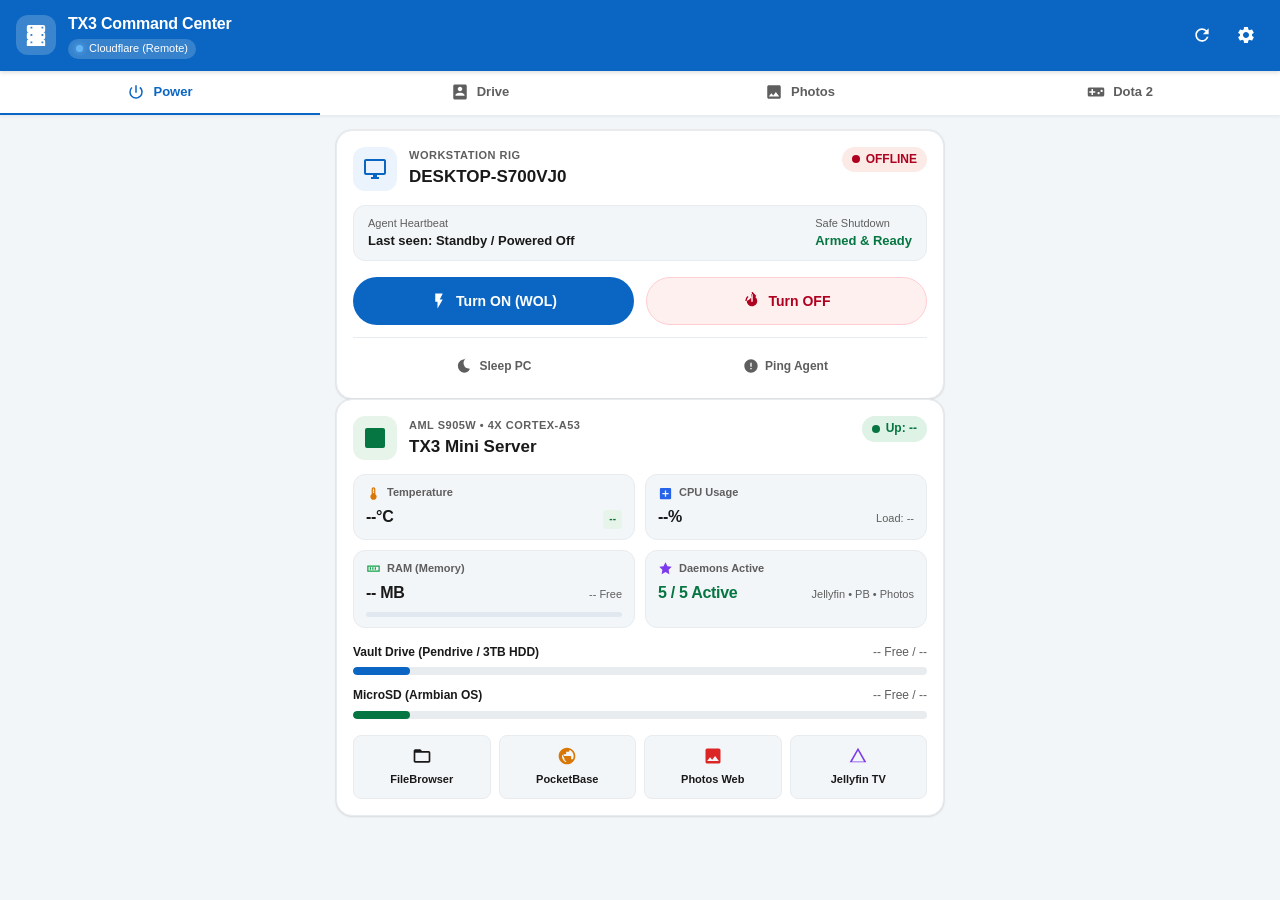
==== commit d2100e6e: "Fix companion app: auto-migrate trycloudflare to vault.umiaq.top and update UI" ====
--- a/apps/companion-web-assets/index.html
+++ b/apps/companion-web-assets/index.html
@@ -545,7 +545,12 @@
           <input type="text" class="form-input" id="cfgFbUrl" value="https://files.umiaq.top">
         </div>
 
+        <div style="font-size: 11px; color: var(--text-muted); margin-bottom: 12px; word-break: break-all;" id="cfgActiveRouteInfo">
+          Active: Probing...
+        </div>
+
         <button class="btn btn-primary btn-block" onclick="saveSettings()">Save & Re-test Connection</button>
+        <button class="btn btn-subtle btn-block" style="margin-top: 8px; width: 100%; border: 1px solid var(--border-color);" onclick="resetSettingsToDefault()">Reset Defaults (umiaq.top)</button>
       </div>
     </div>
   </div>
